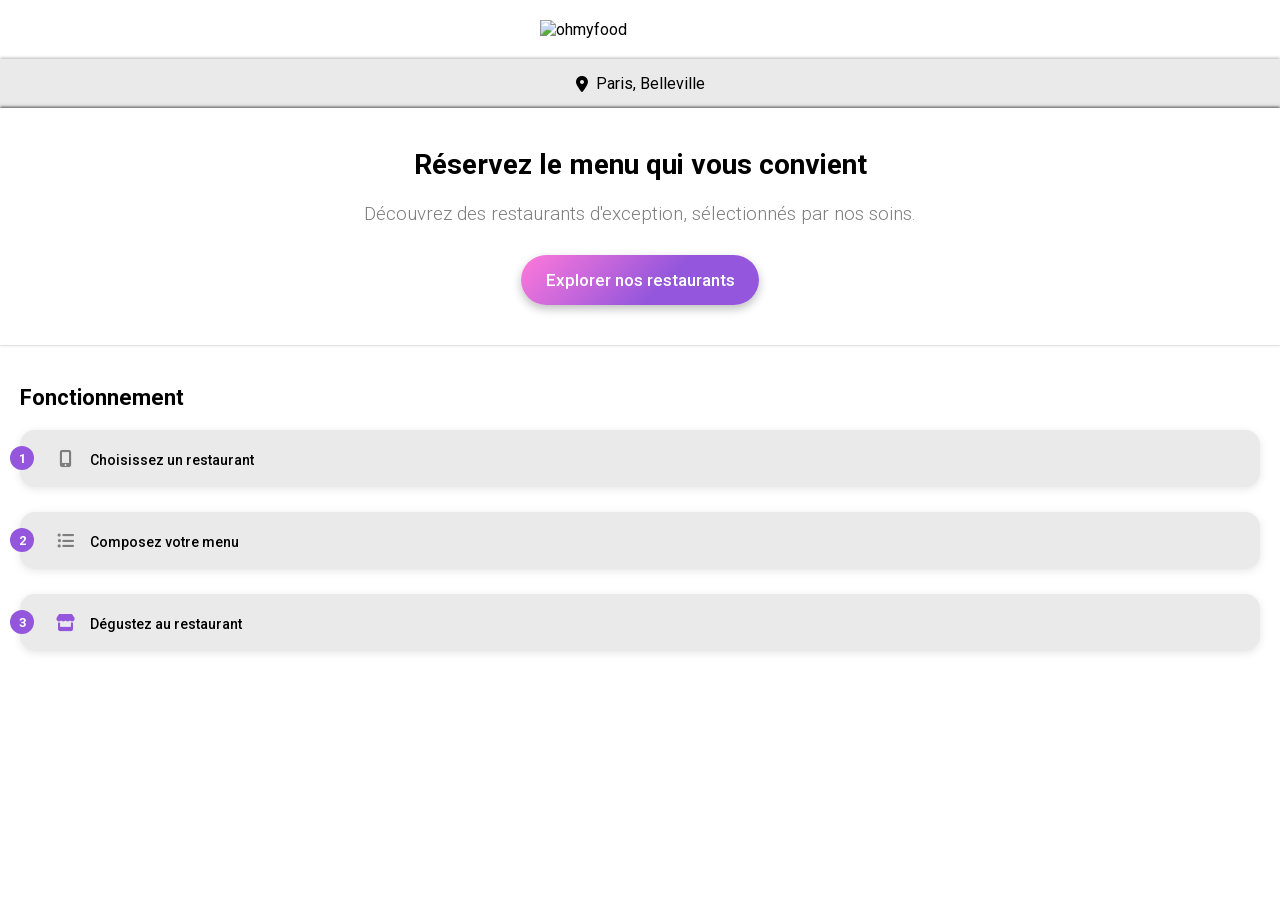
==== index.html @ 23391a0b "feat: intégration de la section Fonctionnement (HTML + SCSS) avec ajustements pixel-perfect" ====
<!DOCTYPE html>
<html lang="fr">
<head>
  <meta charset="UTF-8">
  <meta name="viewport" content="width=device-width, initial-scale=1.0">
  <title>OhMyFood - Réservez le menu qui vous convient</title>
  <link rel="stylesheet" href="assets/css/main.css">
  <link rel="stylesheet" href="https://cdnjs.cloudflare.com/ajax/libs/font-awesome/6.5.1/css/all.min.css">
</head>

<body>

    <header class="header">
        <img src="assets/img/images/logo/ohmyfood@2x.svg" alt="ohmyfood" class="header__logo">
    </header>

    <div class="location">
        <i class="fa-solid fa-location-dot"></i>
        <span>Paris, Belleville</span>
    </div>

    <section class="hero">
        <h1>Réservez le menu qui vous convient</h1>
            <p>Découvrez des restaurants d'exception, sélectionnés par nos soins.</p>
            <button class="btn-primary">Explorer nos restaurants</button>
    </section>

    <section class="how-it-works">
        <h2>Fonctionnement</h2>
            <ul class="how-it-works__list">
                <li class="how-it-works__item">
                    <span class="how-it-works__number">1</span>
                    <i class="fa-solid fa-mobile-screen-button"></i>
                    <p>Choisissez un restaurant</p>
                </li>
                <li class="how-it-works__item">
                    <span class="how-it-works__number">2</span>
                    <i class="fa-solid fa-list-ul"></i>
                    <p>Composez votre menu</p>
                </li>
                <li class="how-it-works__item">
                    <span class="how-it-works__number">3</span>
                    <i class="fa-solid fa-store"></i>
                    <p>Dégustez au restaurant</p>
                </li>
            </ul>
    </section>








</body>
</html>
---- assets/css/main.css ----
* {
  margin: 0;
  padding: 0;
  box-sizing: border-box;
}

body {
  width: 100%;
  overflow-x: hidden;
}

img {
  max-width: 100%;
  display: block;
}

a {
  text-decoration: none;
  color: inherit;
}

ul, li {
  list-style: none;
}

@font-face {
  font-family: "Shrikhand";
  src: url("../fonts/shrikhand-regular.woff2") format("woff2");
  font-weight: 400;
  font-style: normal;
  font-display: swap;
}
@font-face {
  font-family: "Roboto";
  src: url("../fonts/roboto-variable.woff2") format("woff2");
  font-weight: 100 900;
  font-style: normal;
  font-display: swap;
}
body {
  font-family: "Roboto", sans-serif;
  font-weight: 400;
}

h1, h2, h3 {
  font-family: "Shrikhand", cursive;
}

.header {
  display: flex;
  justify-content: center;
  padding: 20px 0;
}

.header__logo {
  width: 200px;
}

.hero {
  text-align: center;
  padding: 40px 20px;
  background-color: #FFFFFF;
  box-shadow: 0 -1px 3px rgba(0, 0, 0, 0.68);
}

.hero h1 {
  font-size: 28px;
  font-family: "Roboto", sans-serif;
  font-weight: 700;
  margin-bottom: 20px;
  line-height: 1.2;
}

.hero p {
  color: #7E7E7E;
  margin-bottom: 30px;
  font-size: 19px;
  font-family: "Roboto", sans-serif;
  font-weight: 300;
}

.how-it-works {
  padding: 40px 20px;
}

.how-it-works h2 {
  font-family: "Roboto", sans-serif;
  font-weight: 700;
  font-size: 22px;
  margin-bottom: 20px;
}

.how-it-works__list {
  display: flex;
  flex-direction: column;
  gap: 25px;
}

.how-it-works__item {
  position: relative;
  display: flex;
  align-items: center;
  gap: 15px;
  background-color: #EAEAEA;
  border-radius: 15px;
  padding: 20px 20px 20px 35px;
  box-shadow: 0 2px 8px rgba(0, 0, 0, 0.1);
}

.how-it-works__item i {
  color: #7E7E7E;
  font-size: 17px;
  width: 20px;
  text-align: center;
}

.how-it-works__item:nth-child(3) i {
  color: #9356DC;
}

.how-it-works__item p {
  font-family: "Roboto", sans-serif;
  font-weight: 500;
  font-size: 14px;
  position: relative;
  top: 2px;
}

.how-it-works__number {
  position: absolute;
  top: 50%;
  left: -10px;
  transform: translateY(-50%);
  width: 24px;
  height: 24px;
  border-radius: 50%;
  background-color: #9356DC;
  color: #FFFFFF;
  display: flex;
  align-items: center;
  justify-content: center;
  font-size: 13px;
  font-weight: 700;
}

.location {
  display: flex;
  align-items: center;
  justify-content: center;
  gap: 8px;
  background-color: #EAEAEA;
  padding: 15px 0;
  font-weight: 400;
  box-shadow: 0 -1px 3px rgba(0, 0, 0, 0.28);
}

.location i {
  color: #000000;
}

.btn-primary {
  width: 238px;
  height: 50px;
  border-radius: 30px;
  border: none;
  background: linear-gradient(135deg, #FF79DA 0%, #9356DC 60%);
  color: #FFFFFF;
  font-family: "Roboto", sans-serif;
  font-weight: 500;
  font-size: 17px;
  cursor: pointer;
  box-shadow: 0 4px 10px rgba(0, 0, 0, 0.25);
}
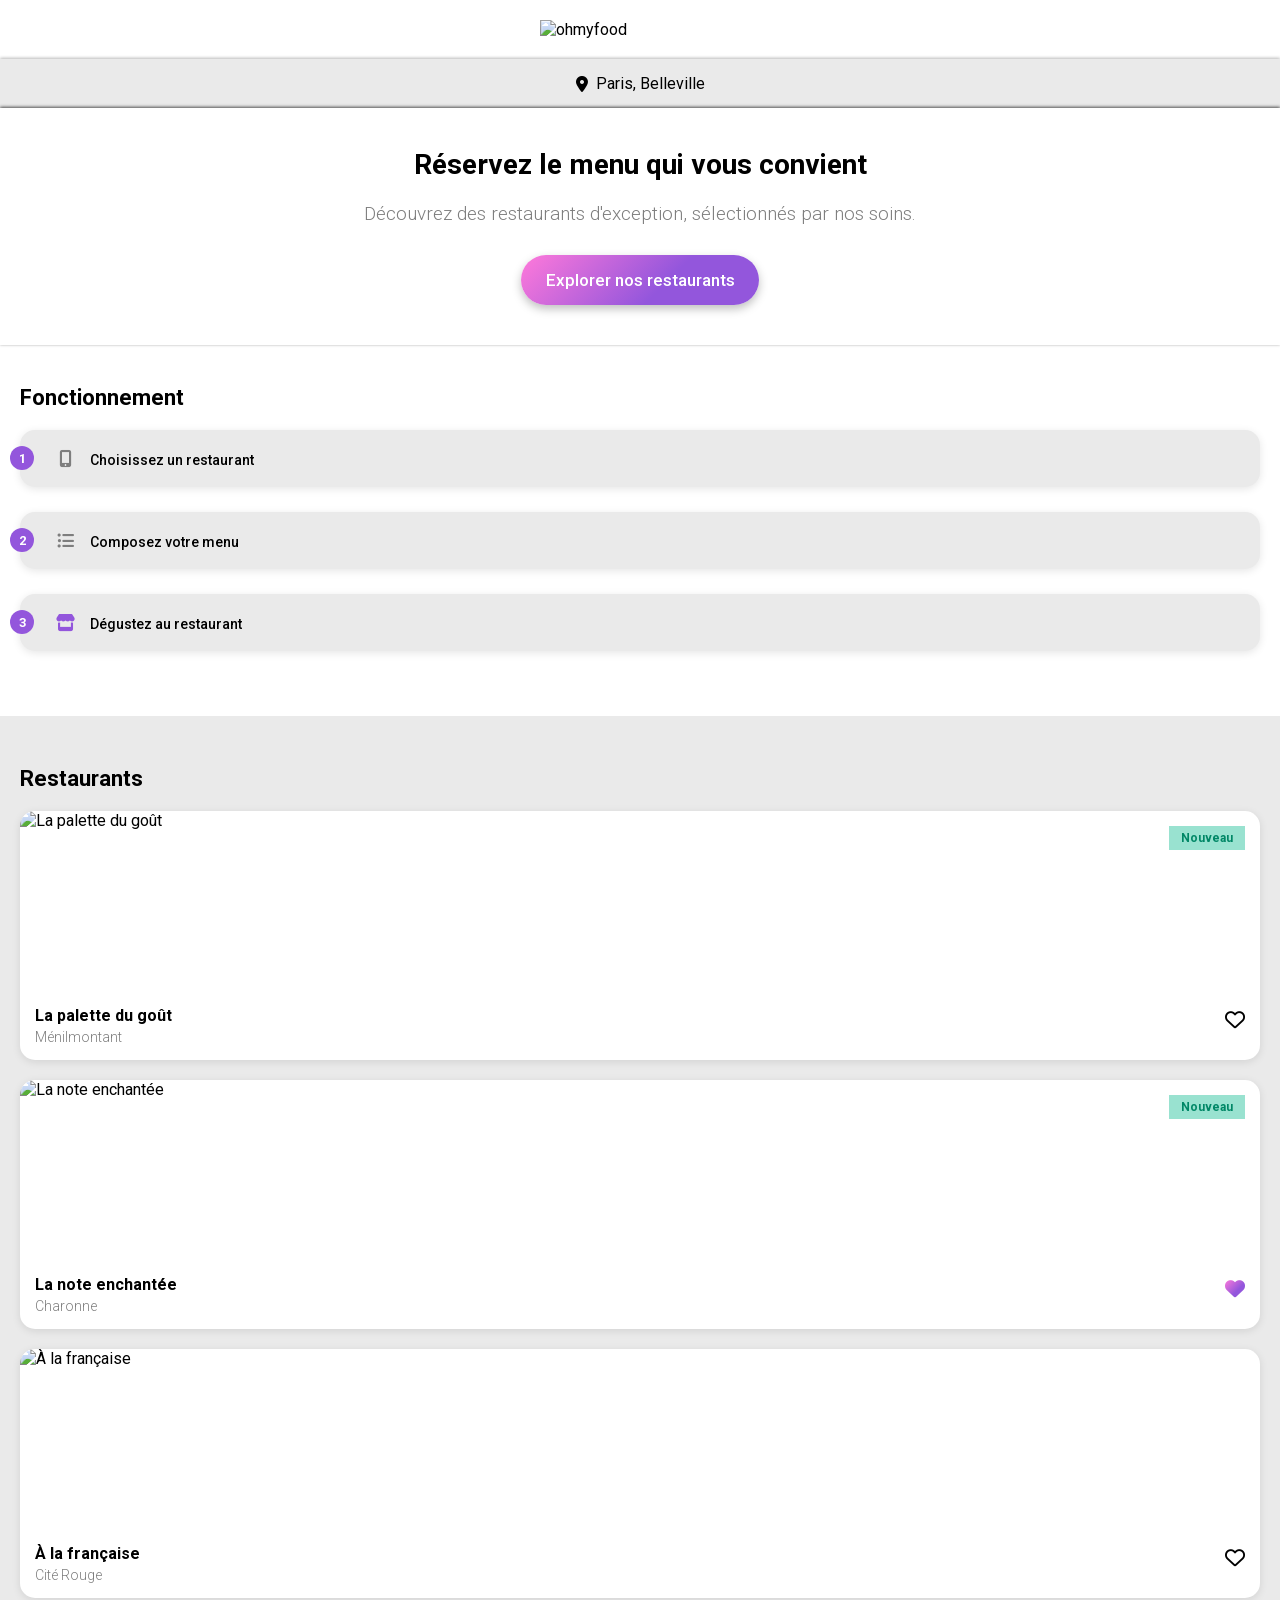
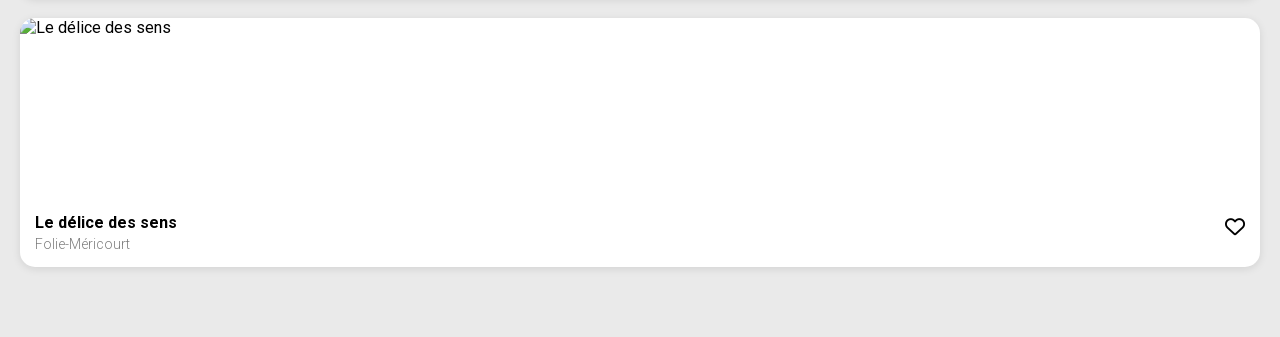
==== commit 9bd5a478: "feat: intégration de la section Restaurants avec cartes, badges et ajustements visuels" ====
--- a/index.html
+++ b/index.html
@@ -46,6 +46,64 @@
             </ul>
     </section>
 
+    <section class="restaurants">
+        <h2>Restaurants</h2>
+
+        <a href="restaurants/la-palette-du-gout.html" class="restaurant-card">
+            <div class="restaurant-card__image-wrapper">
+                <img src="assets/img/images/restaurants/la-palette-du-gout.jpg" alt="La palette du goût">
+                <span class="restaurant-card__badge">Nouveau</span>
+            </div>
+            <div class="restaurant-card__content">
+            <div>
+                <h3>La palette du goût</h3>
+                <p>Ménilmontant</p>
+            </div>
+                <i class="fa-regular fa-heart"></i>
+            </div>
+         </a>
+
+         <a href="restaurants/la-note-enchantee.html" class="restaurant-card restaurant-card--enchantee">
+            <div class="restaurant-card__image-wrapper">
+                <img src="assets/img/images/restaurants/la-note-enchantee.jpg" alt="La note enchantée">
+                <span class="restaurant-card__badge">Nouveau</span>
+            </div>
+            <div class="restaurant-card__content">
+            <div>
+                <h3>La note enchantée</h3>
+                <p>Charonne</p>
+            </div>
+                <i class="fa-solid fa-heart restaurant-card__like--active"></i>
+            </div>
+        </a>
+
+        <a href="restaurants/a-la-francaise.html" class="restaurant-card">
+            <div class="restaurant-card__image-wrapper">
+                <img src="assets/img/images/restaurants/a-la-francaise.jpg" alt="À la française">
+            </div>
+            <div class="restaurant-card__content">
+            <div>
+                <h3>À la française</h3>
+                <p>Cité Rouge</p>
+            </div>
+                <i class="fa-regular fa-heart"></i>
+            </div>
+        </a>
+
+        <a href="restaurants/le-delice-des-sens.html" class="restaurant-card">
+            <div class="restaurant-card__image-wrapper">
+                <img src="assets/img/images/restaurants/le-delice-des-sens.jpg" alt="Le délice des sens">
+            </div>
+            <div class="restaurant-card__content">
+            <div>
+                <h3>Le délice des sens</h3>
+                <p>Folie-Méricourt</p>
+            </div>
+                <i class="fa-regular fa-heart"></i>
+            </div>
+        </a>
+    </section>
+
 
 
 
--- a/assets/css/main.css
+++ b/assets/css/main.css
@@ -143,6 +143,19 @@
   font-weight: 700;
 }
 
+.restaurants {
+  padding: 50px 20px;
+  margin-top: 25px;
+  background-color: #EAEAEA;
+}
+
+.restaurants h2 {
+  font-family: "Roboto", sans-serif;
+  font-weight: 700;
+  font-size: 22px;
+  margin-bottom: 20px;
+}
+
 .location {
   display: flex;
   align-items: center;
@@ -170,4 +183,78 @@
   font-size: 17px;
   cursor: pointer;
   box-shadow: 0 4px 10px rgba(0, 0, 0, 0.25);
+}
+
+.restaurant-card {
+  display: block;
+  background-color: #FFFFFF;
+  border-radius: 15px;
+  overflow: hidden;
+  box-shadow: 0 2px 8px rgba(0, 0, 0, 0.1);
+  margin-bottom: 20px;
+}
+
+.restaurant-card__image-wrapper {
+  position: relative;
+}
+
+.restaurant-card__image-wrapper img {
+  width: 100%;
+  height: 180px;
+  -o-object-fit: cover;
+     object-fit: cover;
+  -o-object-position: bottom;
+     object-position: bottom;
+}
+
+.restaurant-card--enchantee .restaurant-card__image-wrapper img {
+  -o-object-position: 30% 63%;
+     object-position: 30% 63%;
+}
+
+.restaurant-card__badge {
+  position: absolute;
+  top: 15px;
+  right: 15px;
+  background-color: #99E2D0;
+  color: #008766;
+  font-size: 12px;
+  font-weight: 700;
+  padding: 5px 12px;
+  border-radius: 0;
+}
+
+.restaurant-card__content {
+  display: flex;
+  align-items: center;
+  justify-content: space-between;
+  padding: 15px;
+}
+
+.restaurant-card__content h3 {
+  font-family: "Roboto", sans-serif;
+  font-weight: 700;
+  font-size: 16px;
+  margin-bottom: 4px;
+}
+
+.restaurant-card__content p {
+  font-family: "Roboto", sans-serif;
+  font-weight: 300;
+  font-size: 14px;
+  color: #7E7E7E;
+}
+
+.restaurant-card__content i {
+  font-size: 20px;
+  color: #000000;
+  position: relative;
+  top: -5px;
+}
+
+.restaurant-card__content .restaurant-card__like--active {
+  background: linear-gradient(135deg, #FF79DA 0%, #9356DC 60%);
+  -webkit-background-clip: text;
+  background-clip: text;
+  color: transparent;
 }
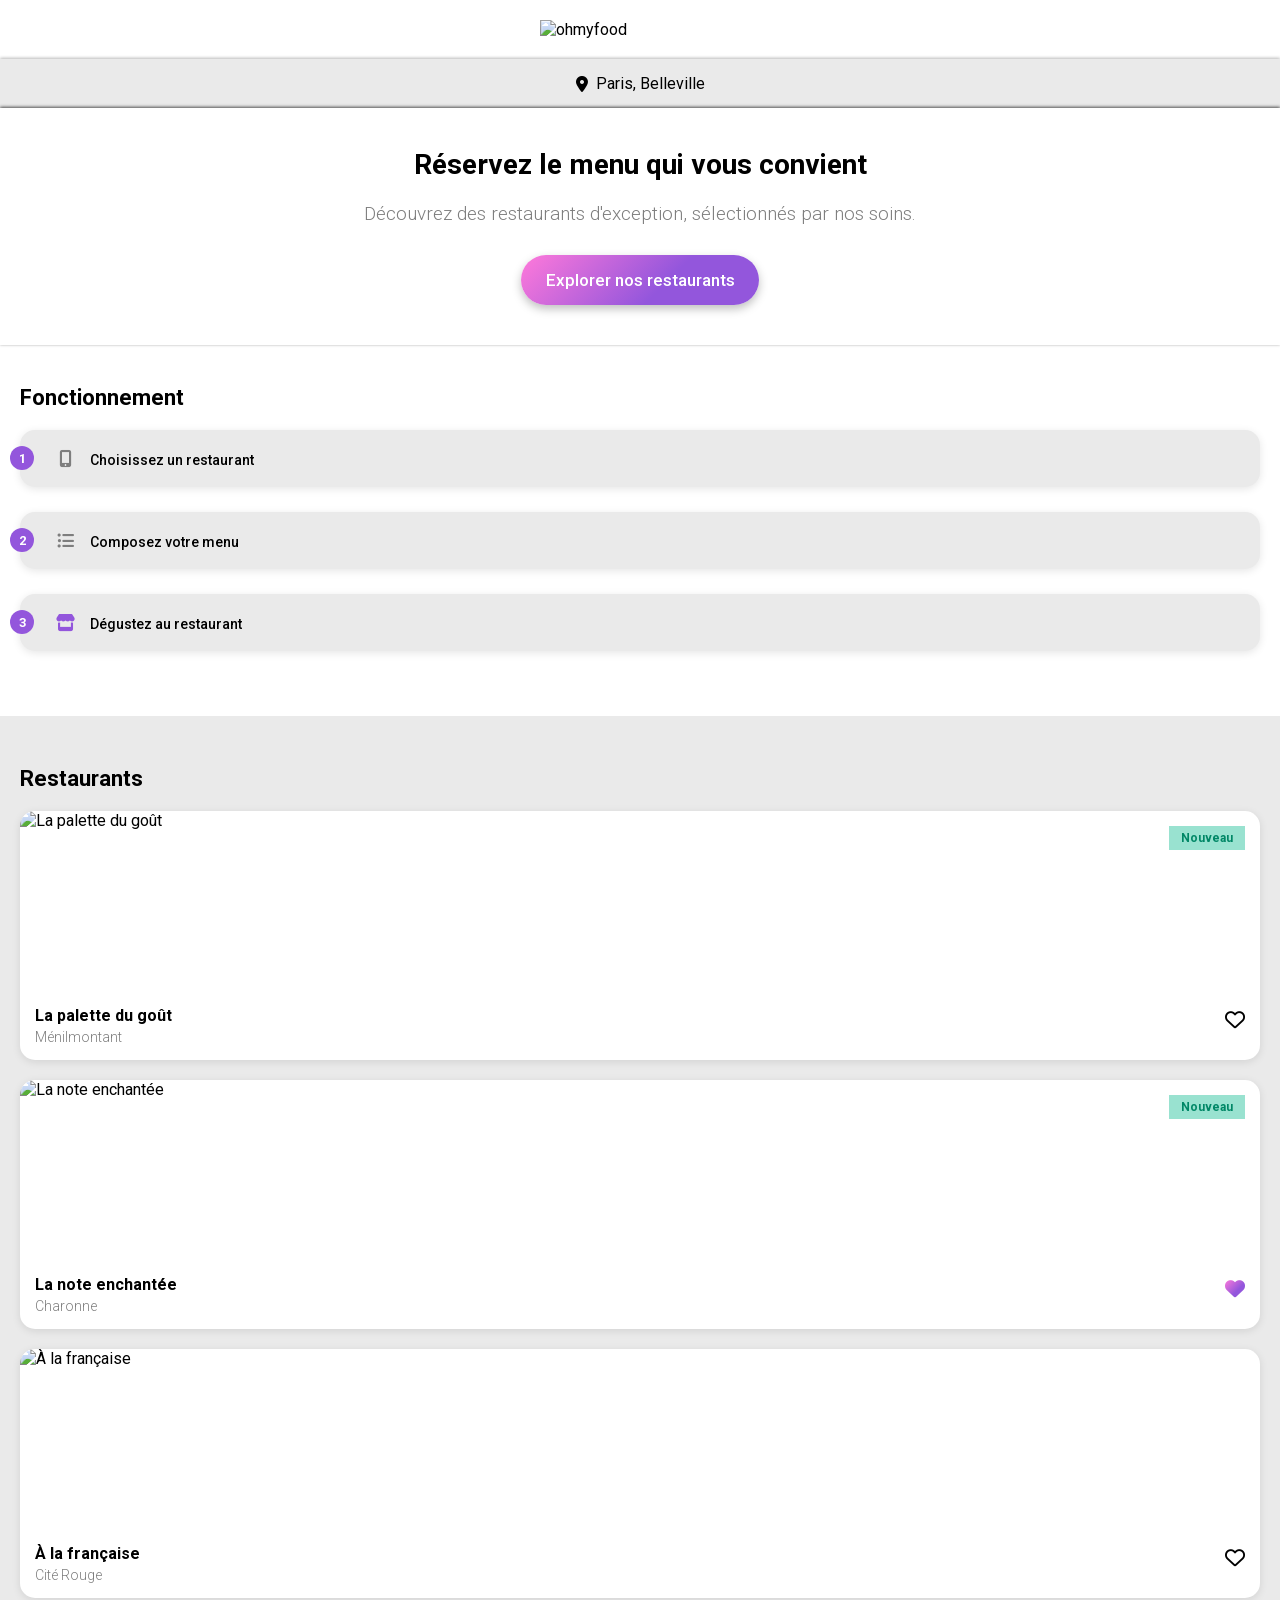
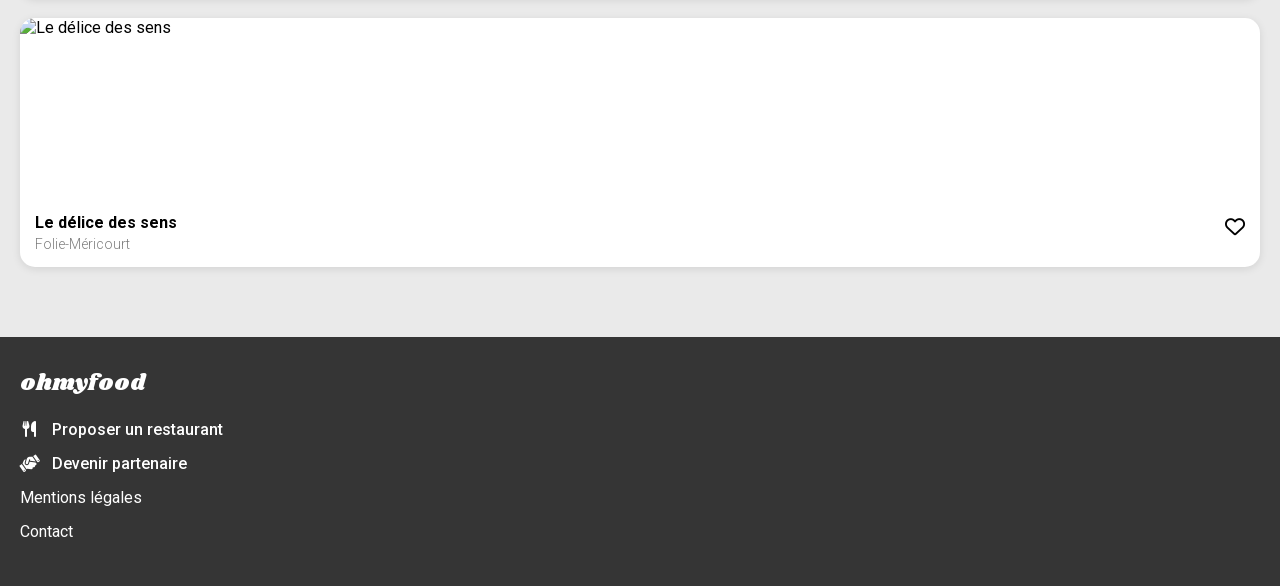
==== commit a0d1edae: "feat: intégration du footer, page d'accueil mobile terminée" ====
--- a/index.html
+++ b/index.html
@@ -104,6 +104,17 @@
         </a>
     </section>
 
+    <footer class="footer">
+        <p class="footer__logo">ohmyfood</p>
+            <ul class="footer__list">
+                <li><i class="fa-solid fa-utensils"></i> Proposer un restaurant</li>
+                <li><i class="fa-solid fa-handshake"></i> Devenir partenaire</li>
+                <li>Mentions légales</li>
+                <li><a href="mailto:contact@ohmyfood.fr">Contact</a></li>
+            </ul>
+    </footer>
+
+
 
 
 
--- a/assets/css/main.css
+++ b/assets/css/main.css
@@ -54,6 +54,43 @@
 
 .header__logo {
   width: 200px;
+}
+
+.footer {
+  background-color: #353535;
+  padding: 30px 20px;
+}
+
+.footer__logo {
+  font-family: "Shrikhand", cursive;
+  font-weight: 400;
+  color: #FFFFFF;
+  font-size: 22px;
+  margin-bottom: 20px;
+}
+
+.footer__list li {
+  color: #FFFFFF;
+  font-family: "Roboto", sans-serif;
+  font-weight: 400;
+  font-size: 16px;
+  margin-bottom: 15px;
+}
+
+.footer__list li:nth-child(1),
+.footer__list li:nth-child(2) {
+  font-weight: 500;
+}
+
+.footer__list li:nth-child(2) i {
+  display: inline-block;
+  transform: rotate(-35deg);
+}
+
+.footer__list i {
+  width: 20px;
+  text-align: center;
+  margin-right: 8px;
 }
 
 .hero {
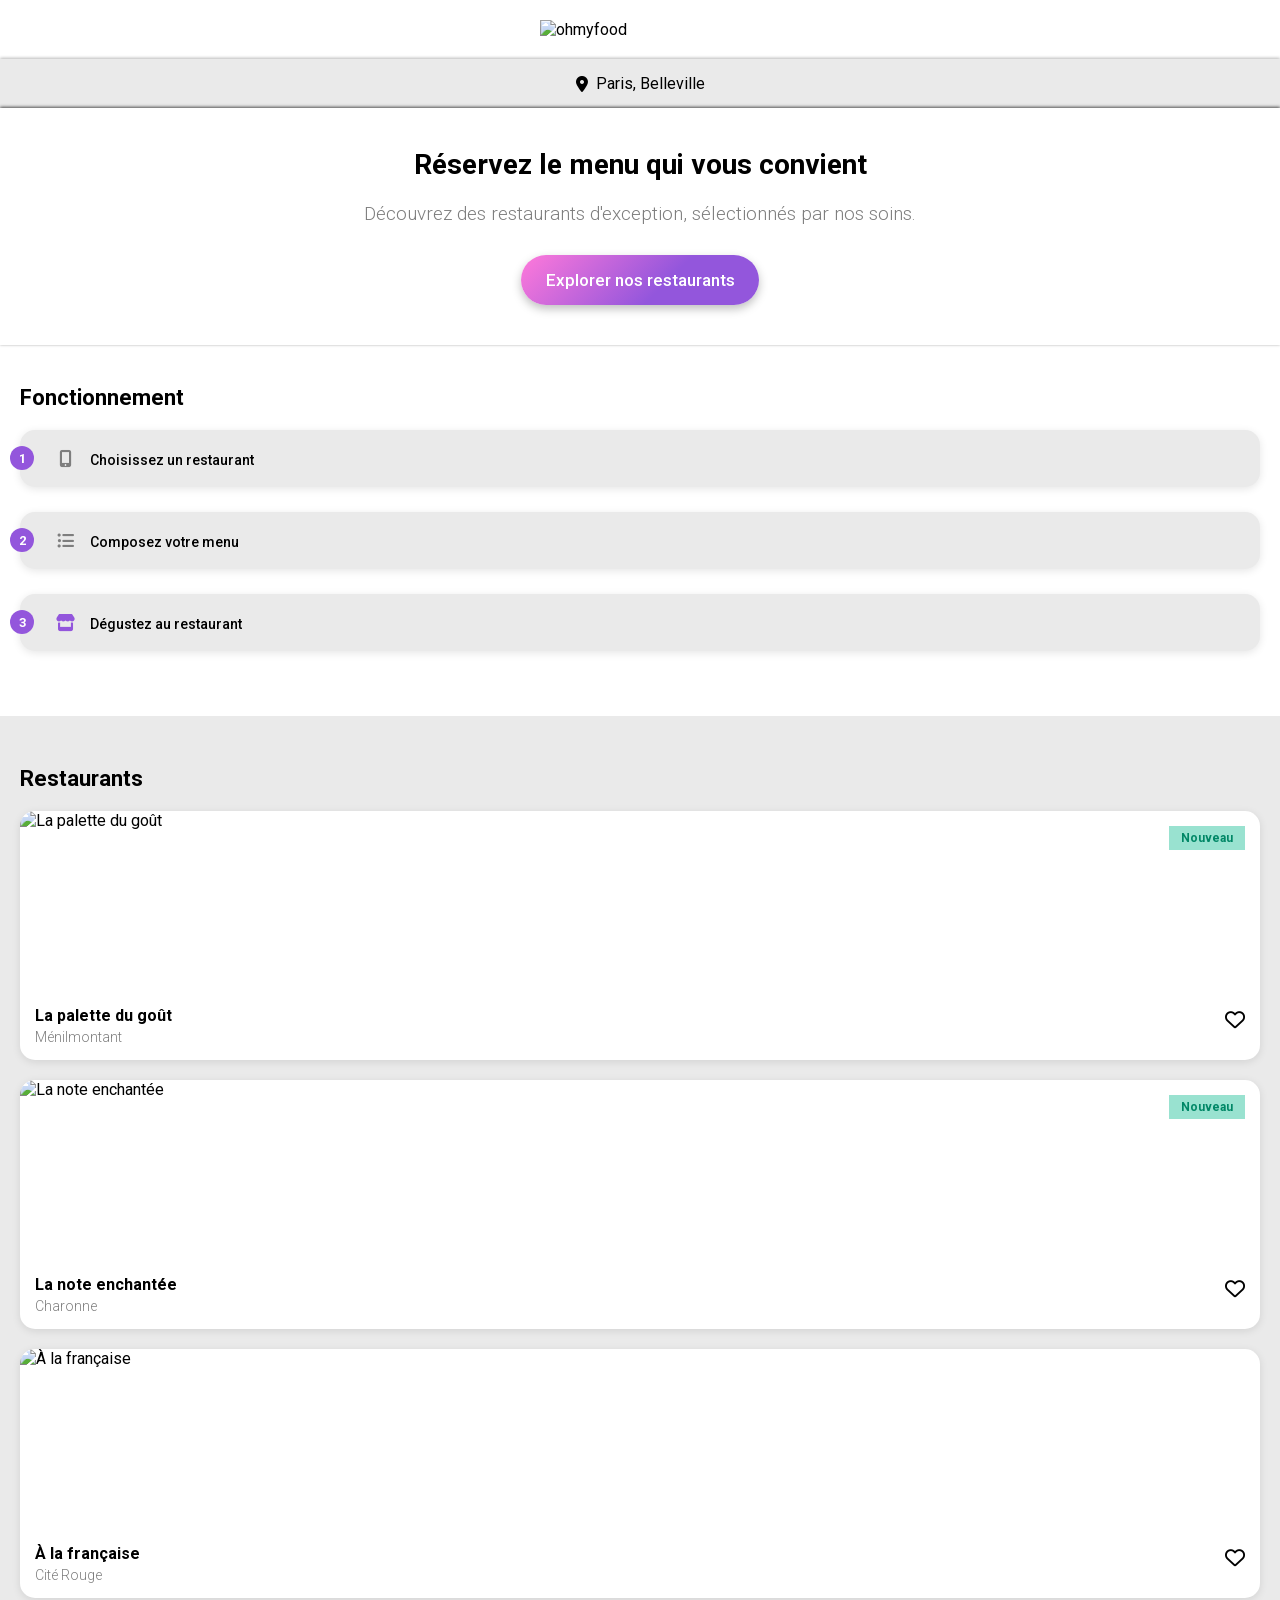
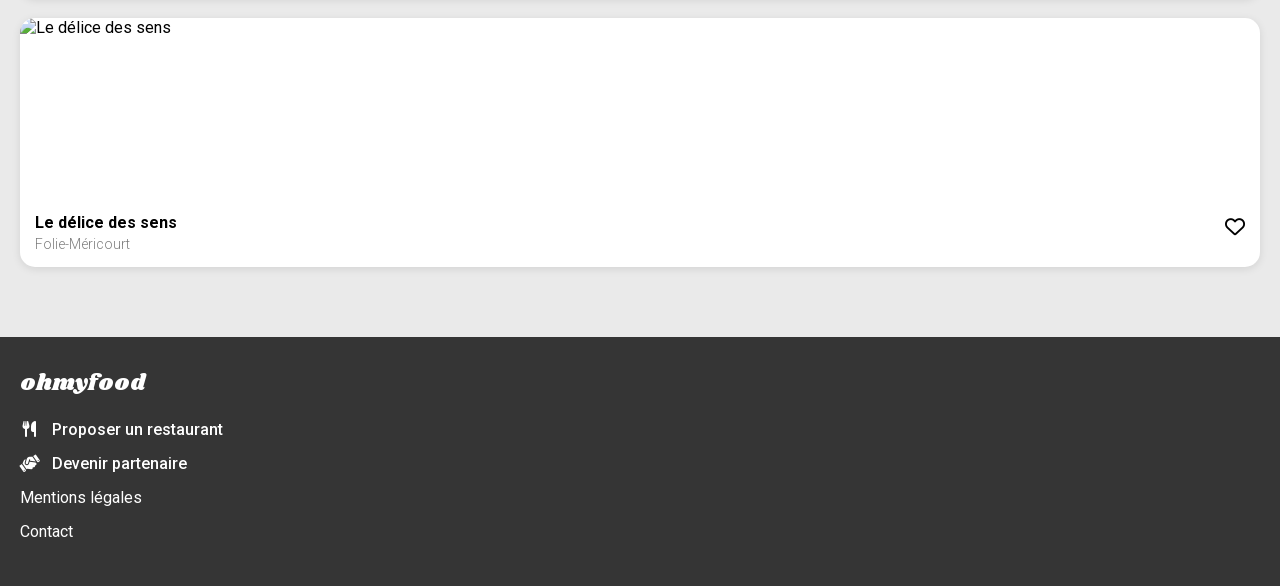
==== commit 9164cce8: "feat: animations hover sur le bouton principal et le bouton J'aime" ====
--- a/index.html
+++ b/index.html
@@ -59,7 +59,10 @@
                 <h3>La palette du goût</h3>
                 <p>Ménilmontant</p>
             </div>
-                <i class="fa-regular fa-heart"></i>
+               <span class="like-btn">
+                    <i class="fa-regular fa-heart like-btn__outline"></i>
+                    <i class="fa-solid fa-heart like-btn__fill"></i>
+                </span>
             </div>
          </a>
 
@@ -73,7 +76,10 @@
                 <h3>La note enchantée</h3>
                 <p>Charonne</p>
             </div>
-                <i class="fa-solid fa-heart restaurant-card__like--active"></i>
+                <span class="like-btn">
+                    <i class="fa-regular fa-heart like-btn__outline"></i>
+                    <i class="fa-solid fa-heart like-btn__fill"></i>
+                </span>
             </div>
         </a>
 
@@ -86,7 +92,10 @@
                 <h3>À la française</h3>
                 <p>Cité Rouge</p>
             </div>
-                <i class="fa-regular fa-heart"></i>
+                <span class="like-btn">
+                    <i class="fa-regular fa-heart like-btn__outline"></i>
+                    <i class="fa-solid fa-heart like-btn__fill"></i>
+                </span>
             </div>
         </a>
 
@@ -99,7 +108,10 @@
                 <h3>Le délice des sens</h3>
                 <p>Folie-Méricourt</p>
             </div>
-                <i class="fa-regular fa-heart"></i>
+               <span class="like-btn">
+                    <i class="fa-regular fa-heart like-btn__outline"></i>
+                    <i class="fa-solid fa-heart like-btn__fill"></i>
+                </span>
             </div>
         </a>
     </section>
--- a/assets/css/main.css
+++ b/assets/css/main.css
@@ -222,6 +222,11 @@
   box-shadow: 0 4px 10px rgba(0, 0, 0, 0.25);
 }
 
+.btn-primary:hover {
+  filter: brightness(1.1);
+  box-shadow: 0 6px 14px rgba(0, 0, 0, 0.35);
+}
+
 .restaurant-card {
   display: block;
   background-color: #FFFFFF;
@@ -284,14 +289,36 @@
 
 .restaurant-card__content i {
   font-size: 20px;
+}
+
+.like-btn {
+  position: relative;
+  display: inline-block;
+  width: 20px;
+  height: 20px;
+  top: -5px;
+}
+
+.like-btn__outline,
+.like-btn__fill {
+  position: absolute;
+  top: 0;
+  left: 0;
+}
+
+.like-btn__outline {
   color: #000000;
-  position: relative;
-  top: -5px;
-}
-
-.restaurant-card__content .restaurant-card__like--active {
+}
+
+.like-btn__fill {
   background: linear-gradient(135deg, #FF79DA 0%, #9356DC 60%);
   -webkit-background-clip: text;
   background-clip: text;
   color: transparent;
+  opacity: 0;
+  transition: opacity 0.4s ease;
+}
+
+.like-btn:hover .like-btn__fill {
+  opacity: 1;
 }
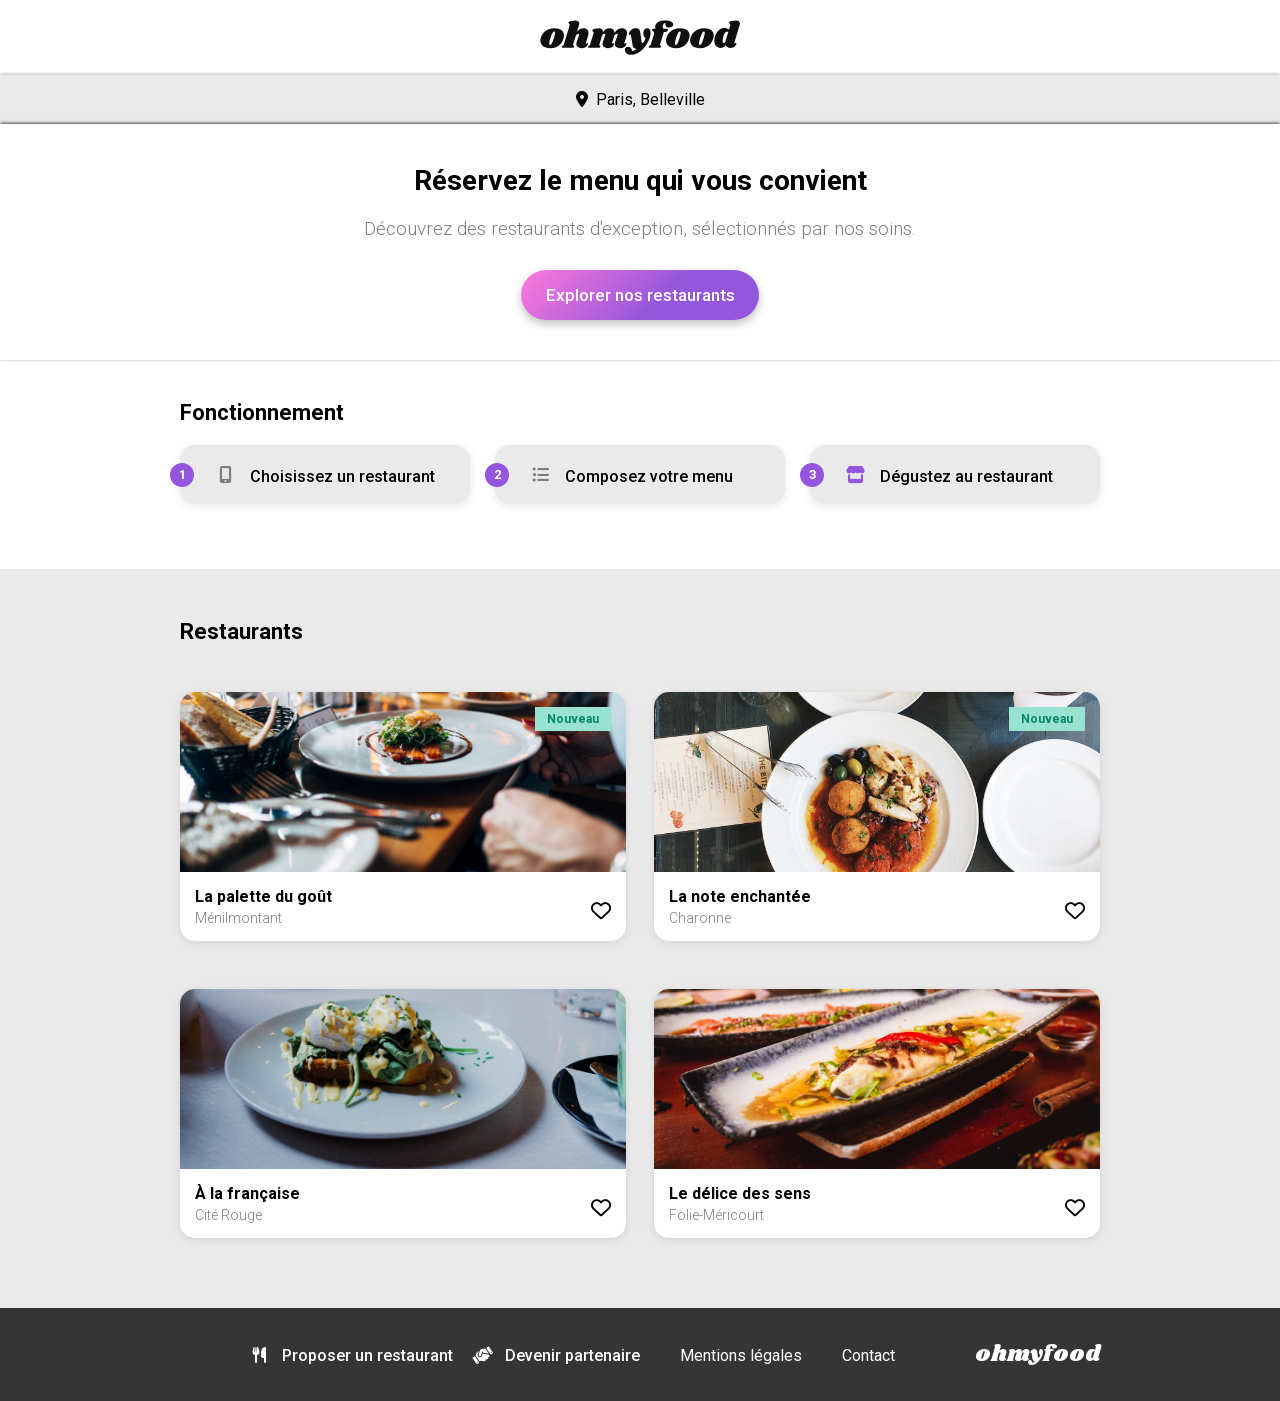
==== commit 0171fe7b: "fix: renommage du dossier Img en img (casse cohérente pour GitHub Pages)" ====
--- a/index.html
+++ b/index.html
@@ -10,9 +10,15 @@
 
 <body>
 
-    <header class="header">
-        <img src="assets/img/images/logo/ohmyfood@2x.svg" alt="ohmyfood" class="header__logo">
-    </header>
+<div class="loader">
+  <img src="assets/img/images/logo/ohmyfood@2x.svg" alt="ohmyfood" class="loader__logo">
+</div>
+
+<header class="header">
+    <img src="assets/img/images/logo/ohmyfood@2x.svg" alt="ohmyfood" class="header__logo">
+</header>
+
+<main>
 
     <div class="location">
         <i class="fa-solid fa-location-dot"></i>
@@ -49,72 +55,89 @@
     <section class="restaurants">
         <h2>Restaurants</h2>
 
-        <a href="restaurants/la-palette-du-gout.html" class="restaurant-card">
-            <div class="restaurant-card__image-wrapper">
-                <img src="assets/img/images/restaurants/la-palette-du-gout.jpg" alt="La palette du goût">
-                <span class="restaurant-card__badge">Nouveau</span>
-            </div>
-            <div class="restaurant-card__content">
-            <div>
-                <h3>La palette du goût</h3>
-                <p>Ménilmontant</p>
-            </div>
-               <span class="like-btn">
-                    <i class="fa-regular fa-heart like-btn__outline"></i>
-                    <i class="fa-solid fa-heart like-btn__fill"></i>
-                </span>
-            </div>
-         </a>
+        <article class="restaurant-card">
+            <a href="restaurants/la-palette-du-gout.html" class="restaurant-card__link">
+                <div class="restaurant-card__image-wrapper">
+                    <img src="assets/img/images/restaurants/la-palette-du-gout.jpg" alt="La palette du goût">
+                    <span class="restaurant-card__badge">Nouveau</span>
+                </div>
+                <div class="restaurant-card__content">
+                    <div>
+                        <h3>La palette du goût</h3>
+                        <p>Ménilmontant</p>
+                    </div>
+                </div>
+            </a>
 
-         <a href="restaurants/la-note-enchantee.html" class="restaurant-card restaurant-card--enchantee">
-            <div class="restaurant-card__image-wrapper">
-                <img src="assets/img/images/restaurants/la-note-enchantee.jpg" alt="La note enchantée">
-                <span class="restaurant-card__badge">Nouveau</span>
-            </div>
-            <div class="restaurant-card__content">
-            <div>
-                <h3>La note enchantée</h3>
-                <p>Charonne</p>
-            </div>
-                <span class="like-btn">
-                    <i class="fa-regular fa-heart like-btn__outline"></i>
-                    <i class="fa-solid fa-heart like-btn__fill"></i>
-                </span>
-            </div>
-        </a>
+            <input type="checkbox" id="like-1" class="like-btn__checkbox">
+            <label for="like-1" class="like-btn">
+                <i class="fa-regular fa-heart like-btn__outline"></i>
+                <i class="fa-solid fa-heart like-btn__fill"></i>
+            </label>
+        </article>
 
-        <a href="restaurants/a-la-francaise.html" class="restaurant-card">
-            <div class="restaurant-card__image-wrapper">
-                <img src="assets/img/images/restaurants/a-la-francaise.jpg" alt="À la française">
-            </div>
-            <div class="restaurant-card__content">
-            <div>
-                <h3>À la française</h3>
-                <p>Cité Rouge</p>
-            </div>
-                <span class="like-btn">
-                    <i class="fa-regular fa-heart like-btn__outline"></i>
-                    <i class="fa-solid fa-heart like-btn__fill"></i>
-                </span>
-            </div>
-        </a>
+        <article class="restaurant-card restaurant-card--enchantee">
+            <a href="restaurants/la-note-enchantee.html" class="restaurant-card__link">
+                <div class="restaurant-card__image-wrapper">
+                    <img src="assets/img/images/restaurants/la-note-enchantee.jpg" alt="La note enchantée">
+                    <span class="restaurant-card__badge">Nouveau</span>
+                </div>
+                <div class="restaurant-card__content">
+                    <div>
+                        <h3>La note enchantée</h3>
+                        <p>Charonne</p>
+                    </div>
+                </div>
+            </a>
 
-        <a href="restaurants/le-delice-des-sens.html" class="restaurant-card">
-            <div class="restaurant-card__image-wrapper">
-                <img src="assets/img/images/restaurants/le-delice-des-sens.jpg" alt="Le délice des sens">
-            </div>
-            <div class="restaurant-card__content">
-            <div>
-                <h3>Le délice des sens</h3>
-                <p>Folie-Méricourt</p>
-            </div>
-               <span class="like-btn">
-                    <i class="fa-regular fa-heart like-btn__outline"></i>
-                    <i class="fa-solid fa-heart like-btn__fill"></i>
-                </span>
-            </div>
-        </a>
+            <input type="checkbox" id="like-2" class="like-btn__checkbox">
+            <label for="like-2" class="like-btn">
+                <i class="fa-regular fa-heart like-btn__outline"></i>
+                <i class="fa-solid fa-heart like-btn__fill"></i>
+            </label>
+        </article>
+
+        <article class="restaurant-card">
+            <a href="restaurants/a-la-francaise.html" class="restaurant-card__link">
+                <div class="restaurant-card__image-wrapper">
+                    <img src="assets/img/images/restaurants/a-la-francaise.jpg" alt="À la française">
+                </div>
+                <div class="restaurant-card__content">
+                    <div>
+                        <h3>À la française</h3>
+                        <p>Cité Rouge</p>
+                    </div>
+                </div>
+            </a>
+
+            <input type="checkbox" id="like-3" class="like-btn__checkbox">
+            <label for="like-3" class="like-btn">
+                <i class="fa-regular fa-heart like-btn__outline"></i>
+                <i class="fa-solid fa-heart like-btn__fill"></i>
+            </label>
+        </article>
+
+        <article class="restaurant-card">
+            <a href="restaurants/le-delice-des-sens.html" class="restaurant-card__link">
+                <div class="restaurant-card__image-wrapper">
+                    <img src="assets/img/images/restaurants/le-delice-des-sens.jpg" alt="Le délice des sens">
+                </div>
+                <div class="restaurant-card__content">
+                    <div>
+                        <h3>Le délice des sens</h3>
+                        <p>Folie-Méricourt</p>
+                    </div>
+                </div>
+            </a>
+
+            <input type="checkbox" id="like-4" class="like-btn__checkbox">
+            <label for="like-4" class="like-btn">
+                <i class="fa-regular fa-heart like-btn__outline"></i>
+                <i class="fa-solid fa-heart like-btn__fill"></i>
+            </label>
+        </article>
     </section>
+</main>
 
     <footer class="footer">
         <p class="footer__logo">ohmyfood</p>
@@ -126,13 +149,5 @@
             </ul>
     </footer>
 
-
-
-
-
-
-
-
-
 </body>
 </html>
--- a/assets/css/main.css
+++ b/assets/css/main.css
@@ -46,6 +46,38 @@
   font-family: "Shrikhand", cursive;
 }
 
+@keyframes hide-loader {
+  0% {
+    opacity: 1;
+    visibility: visible;
+  }
+  80% {
+    opacity: 1;
+    visibility: visible;
+  }
+  100% {
+    opacity: 0;
+    visibility: hidden;
+  }
+}
+@keyframes pulse {
+  0%, 100% {
+    transform: scale(1);
+  }
+  50% {
+    transform: scale(1.08);
+  }
+}
+@keyframes fade-in-up {
+  from {
+    opacity: 0;
+    transform: translateY(15px);
+  }
+  to {
+    opacity: 1;
+    transform: translateY(0);
+  }
+}
 .header {
   display: flex;
   justify-content: center;
@@ -54,11 +86,33 @@
 
 .header__logo {
   width: 200px;
+}
+
+.header--menu {
+  position: relative;
+}
+
+.header__back {
+  position: absolute;
+  left: 20px;
+  top: 50%;
+  transform: translateY(-50%);
+  color: #000000;
+  font-size: 20px;
 }
 
 .footer {
   background-color: #353535;
   padding: 30px 20px;
+}
+@media (min-width: 1024px) {
+  .footer {
+    display: flex;
+    align-items: baseline;
+    justify-content: flex-end;
+    gap: 80px;
+    padding: 30px 180px;
+  }
 }
 
 .footer__logo {
@@ -68,6 +122,20 @@
   font-size: 22px;
   margin-bottom: 20px;
 }
+@media (min-width: 1024px) {
+  .footer__logo {
+    margin-bottom: 0;
+    order: 2;
+  }
+}
+
+@media (min-width: 1024px) {
+  .footer__list {
+    display: flex;
+    align-items: baseline;
+    gap: 40px;
+  }
+}
 
 .footer__list li {
   color: #FFFFFF;
@@ -76,6 +144,11 @@
   font-size: 16px;
   margin-bottom: 15px;
 }
+@media (min-width: 1024px) {
+  .footer__list li {
+    margin-bottom: 0;
+  }
+}
 
 .footer__list li:nth-child(1),
 .footer__list li:nth-child(2) {
@@ -85,12 +158,183 @@
 .footer__list li:nth-child(2) i {
   display: inline-block;
   transform: rotate(-35deg);
+}
+
+@media (min-width: 1024px) {
+  .footer__list li:nth-child(1) {
+    margin-right: -20px;
+  }
 }
 
 .footer__list i {
   width: 20px;
   text-align: center;
   margin-right: 8px;
+}
+
+.location {
+  display: flex;
+  align-items: center;
+  justify-content: center;
+  gap: 8px;
+  background-color: #EAEAEA;
+  padding: 15px 0;
+  font-weight: 400;
+  box-shadow: 0 -1px 3px rgba(0, 0, 0, 0.28);
+}
+
+.location i {
+  color: #000000;
+}
+
+.btn-primary {
+  width: 238px;
+  height: 50px;
+  border-radius: 30px;
+  border: none;
+  background: linear-gradient(135deg, #FF79DA 0%, #9356DC 60%);
+  color: #FFFFFF;
+  font-family: "Roboto", sans-serif;
+  font-weight: 500;
+  font-size: 17px;
+  cursor: pointer;
+  box-shadow: 0 4px 10px rgba(0, 0, 0, 0.25);
+}
+
+.menu .btn-primary {
+  display: block;
+  margin: 30px auto 0;
+}
+
+.btn-primary:hover {
+  filter: brightness(1.1);
+  box-shadow: 0 6px 14px rgba(0, 0, 0, 0.35);
+}
+
+.restaurant-card {
+  position: relative;
+  display: block;
+  background-color: #FFFFFF;
+  border-radius: 15px;
+  overflow: hidden;
+  box-shadow: 0 2px 8px rgba(0, 0, 0, 0.1);
+  margin-bottom: 20px;
+}
+
+.restaurant-card__link {
+  display: block;
+  color: inherit;
+  text-decoration: none;
+}
+
+.restaurant-card__image-wrapper {
+  position: relative;
+}
+
+.restaurant-card__image-wrapper img {
+  width: 100%;
+  height: 180px;
+  -o-object-fit: cover;
+     object-fit: cover;
+  -o-object-position: bottom;
+     object-position: bottom;
+}
+
+.restaurant-card--enchantee .restaurant-card__image-wrapper img {
+  -o-object-position: 30% 63%;
+     object-position: 30% 63%;
+}
+@media (min-width: 1024px) {
+  .restaurant-card--enchantee .restaurant-card__image-wrapper img {
+    -o-object-position: 50% 50%;
+       object-position: 50% 50%;
+  }
+}
+
+.restaurant-card__badge {
+  position: absolute;
+  top: 15px;
+  right: 15px;
+  background-color: #99E2D0;
+  color: #008766;
+  font-size: 12px;
+  font-weight: 700;
+  padding: 5px 12px;
+  border-radius: 0;
+}
+
+.restaurant-card__content {
+  display: flex;
+  align-items: center;
+  padding: 15px;
+}
+
+.restaurant-card__content h3 {
+  font-family: "Roboto", sans-serif;
+  font-weight: 700;
+  font-size: 16px;
+  margin-bottom: 4px;
+}
+
+.restaurant-card__content p {
+  font-family: "Roboto", sans-serif;
+  font-weight: 300;
+  font-size: 14px;
+  color: #7E7E7E;
+}
+
+.like-btn__checkbox {
+  display: none;
+}
+
+.like-btn {
+  position: absolute;
+  right: 15px;
+  bottom: 20px;
+  width: 20px;
+  height: 20px;
+  cursor: pointer;
+}
+
+.like-btn__outline,
+.like-btn__fill {
+  position: absolute;
+  top: 0;
+  left: 0;
+  font-size: 20px;
+}
+
+.like-btn__outline {
+  color: #000000;
+}
+
+.like-btn__fill {
+  background: linear-gradient(135deg, #FF79DA 0%, #9356DC 60%);
+  -webkit-background-clip: text;
+  background-clip: text;
+  color: transparent;
+  opacity: 0;
+  transition: opacity 0.4s ease;
+}
+
+.like-btn__checkbox:checked + .like-btn .like-btn__fill {
+  opacity: 1;
+}
+
+.loader {
+  position: fixed;
+  inset: 0;
+  background-color: #FFFFFF;
+  display: flex;
+  align-items: center;
+  justify-content: center;
+  z-index: 999;
+  animation: hide-loader 2.5s forwards;
+}
+
+.loader__logo {
+  width: 180px;
+  animation: pulse 1.2s ease-in-out infinite;
 }
 
 .hero {
@@ -119,6 +363,11 @@
 .how-it-works {
   padding: 40px 20px;
 }
+@media (min-width: 1024px) {
+  .how-it-works {
+    padding: 40px 180px;
+  }
+}
 
 .how-it-works h2 {
   font-family: "Roboto", sans-serif;
@@ -131,6 +380,11 @@
   display: flex;
   flex-direction: column;
   gap: 25px;
+}
+@media (min-width: 1024px) {
+  .how-it-works__list {
+    flex-direction: row;
+  }
 }
 
 .how-it-works__item {
@@ -143,6 +397,11 @@
   padding: 20px 20px 20px 35px;
   box-shadow: 0 2px 8px rgba(0, 0, 0, 0.1);
 }
+@media (min-width: 1024px) {
+  .how-it-works__item {
+    flex: 1;
+  }
+}
 
 .how-it-works__item i {
   color: #7E7E7E;
@@ -158,7 +417,7 @@
 .how-it-works__item p {
   font-family: "Roboto", sans-serif;
   font-weight: 500;
-  font-size: 14px;
+  font-size: 16px;
   position: relative;
   top: 2px;
 }
@@ -185,6 +444,14 @@
   margin-top: 25px;
   background-color: #EAEAEA;
 }
+@media (min-width: 1024px) {
+  .restaurants {
+    padding: 50px 180px;
+    display: grid;
+    grid-template-columns: 1fr 1fr;
+    gap: 28px;
+  }
+}
 
 .restaurants h2 {
   font-family: "Roboto", sans-serif;
@@ -192,133 +459,128 @@
   font-size: 22px;
   margin-bottom: 20px;
 }
-
-.location {
+@media (min-width: 1024px) {
+  .restaurants h2 {
+    grid-column: 1/-1;
+  }
+}
+
+.menu-hero img {
+  width: 100%;
+  height: 250px;
+  -o-object-fit: cover;
+     object-fit: cover;
+}
+@media (min-width: 1024px) {
+  .menu-hero img {
+    height: 440px;
+    width: 100%;
+    transform: scale(1);
+  }
+}
+
+.menu {
+  position: relative;
+  background-color: #EAEAEA;
+  border-radius: 20px 20px 0 0;
+  margin-top: -20px;
+  padding: 25px 20px 40px;
+}
+@media (min-width: 1024px) {
+  .menu {
+    width: calc(100% - 320px);
+    margin: -35px auto 0;
+    padding: 40px 180px 60px;
+  }
+}
+
+.menu__title {
   display: flex;
   align-items: center;
-  justify-content: center;
-  gap: 8px;
-  background-color: #EAEAEA;
-  padding: 15px 0;
-  font-weight: 400;
-  box-shadow: 0 -1px 3px rgba(0, 0, 0, 0.28);
-}
-
-.location i {
-  color: #000000;
-}
-
-.btn-primary {
-  width: 238px;
-  height: 50px;
-  border-radius: 30px;
-  border: none;
-  background: linear-gradient(135deg, #FF79DA 0%, #9356DC 60%);
-  color: #FFFFFF;
-  font-family: "Roboto", sans-serif;
-  font-weight: 500;
-  font-size: 17px;
-  cursor: pointer;
-  box-shadow: 0 4px 10px rgba(0, 0, 0, 0.25);
-}
-
-.btn-primary:hover {
-  filter: brightness(1.1);
-  box-shadow: 0 6px 14px rgba(0, 0, 0, 0.35);
-}
-
-.restaurant-card {
+  justify-content: space-between;
+  margin-bottom: 20px;
+}
+
+.menu__title h1 {
+  font-size: 28px;
+}
+
+.menu__group {
+  margin-bottom: 30px;
+}
+
+.menu__group h2 {
+  font-family: "Roboto", sans-serif;
+  font-weight: 300;
+  font-size: 14px;
+  text-transform: uppercase;
+  letter-spacing: 1px;
+  margin-bottom: 11px;
+}
+
+.menu__group h2::after {
+  content: "";
   display: block;
+  width: 40px;
+  height: 2px;
+  background-color: #99E2D0;
+  margin-top: 8px;
+}
+
+.dish-list {
+  display: flex;
+  flex-direction: column;
+  gap: 15px;
+}
+
+.dish-item {
+  display: flex;
+  align-items: flex-end;
+  justify-content: space-between;
   background-color: #FFFFFF;
   border-radius: 15px;
-  overflow: hidden;
+  padding: 15px;
   box-shadow: 0 2px 8px rgba(0, 0, 0, 0.1);
-  margin-bottom: 20px;
-}
-
-.restaurant-card__image-wrapper {
-  position: relative;
-}
-
-.restaurant-card__image-wrapper img {
-  width: 100%;
-  height: 180px;
-  -o-object-fit: cover;
-     object-fit: cover;
-  -o-object-position: bottom;
-     object-position: bottom;
-}
-
-.restaurant-card--enchantee .restaurant-card__image-wrapper img {
-  -o-object-position: 30% 63%;
-     object-position: 30% 63%;
-}
-
-.restaurant-card__badge {
-  position: absolute;
-  top: 15px;
-  right: 15px;
-  background-color: #99E2D0;
-  color: #008766;
-  font-size: 12px;
-  font-weight: 700;
-  padding: 5px 12px;
-  border-radius: 0;
-}
-
-.restaurant-card__content {
-  display: flex;
-  align-items: center;
-  justify-content: space-between;
-  padding: 15px;
-}
-
-.restaurant-card__content h3 {
-  font-family: "Roboto", sans-serif;
-  font-weight: 700;
+  opacity: 0;
+  animation: fade-in-up 0.8s ease forwards;
+}
+
+.dish-item:nth-child(1) {
+  animation-delay: 0.2s;
+}
+
+.dish-item:nth-child(2) {
+  animation-delay: 0.5s;
+}
+
+.dish-item:nth-child(3) {
+  animation-delay: 0.8s;
+}
+
+.dish-item__name {
+  font-family: "Roboto", sans-serif;
+  font-weight: 500;
   font-size: 16px;
   margin-bottom: 4px;
-}
-
-.restaurant-card__content p {
+  overflow: hidden;
+  white-space: nowrap;
+  text-overflow: ellipsis;
+}
+
+.dish-item__description {
   font-family: "Roboto", sans-serif;
   font-weight: 300;
   font-size: 14px;
   color: #7E7E7E;
-}
-
-.restaurant-card__content i {
-  font-size: 20px;
-}
-
-.like-btn {
-  position: relative;
-  display: inline-block;
-  width: 20px;
-  height: 20px;
-  top: -5px;
-}
-
-.like-btn__outline,
-.like-btn__fill {
-  position: absolute;
-  top: 0;
-  left: 0;
-}
-
-.like-btn__outline {
-  color: #000000;
-}
-
-.like-btn__fill {
-  background: linear-gradient(135deg, #FF79DA 0%, #9356DC 60%);
-  -webkit-background-clip: text;
-  background-clip: text;
-  color: transparent;
-  opacity: 0;
-  transition: opacity 0.4s ease;
-}
-
-.like-btn:hover .like-btn__fill {
-  opacity: 1;
+  overflow: hidden;
+  white-space: nowrap;
+  text-overflow: ellipsis;
+}
+
+.dish-item__price {
+  font-family: "Roboto", sans-serif;
+  font-weight: 700;
+  font-size: 16px;
+  margin-left: 15px;
+  flex-shrink: 0;
 }
